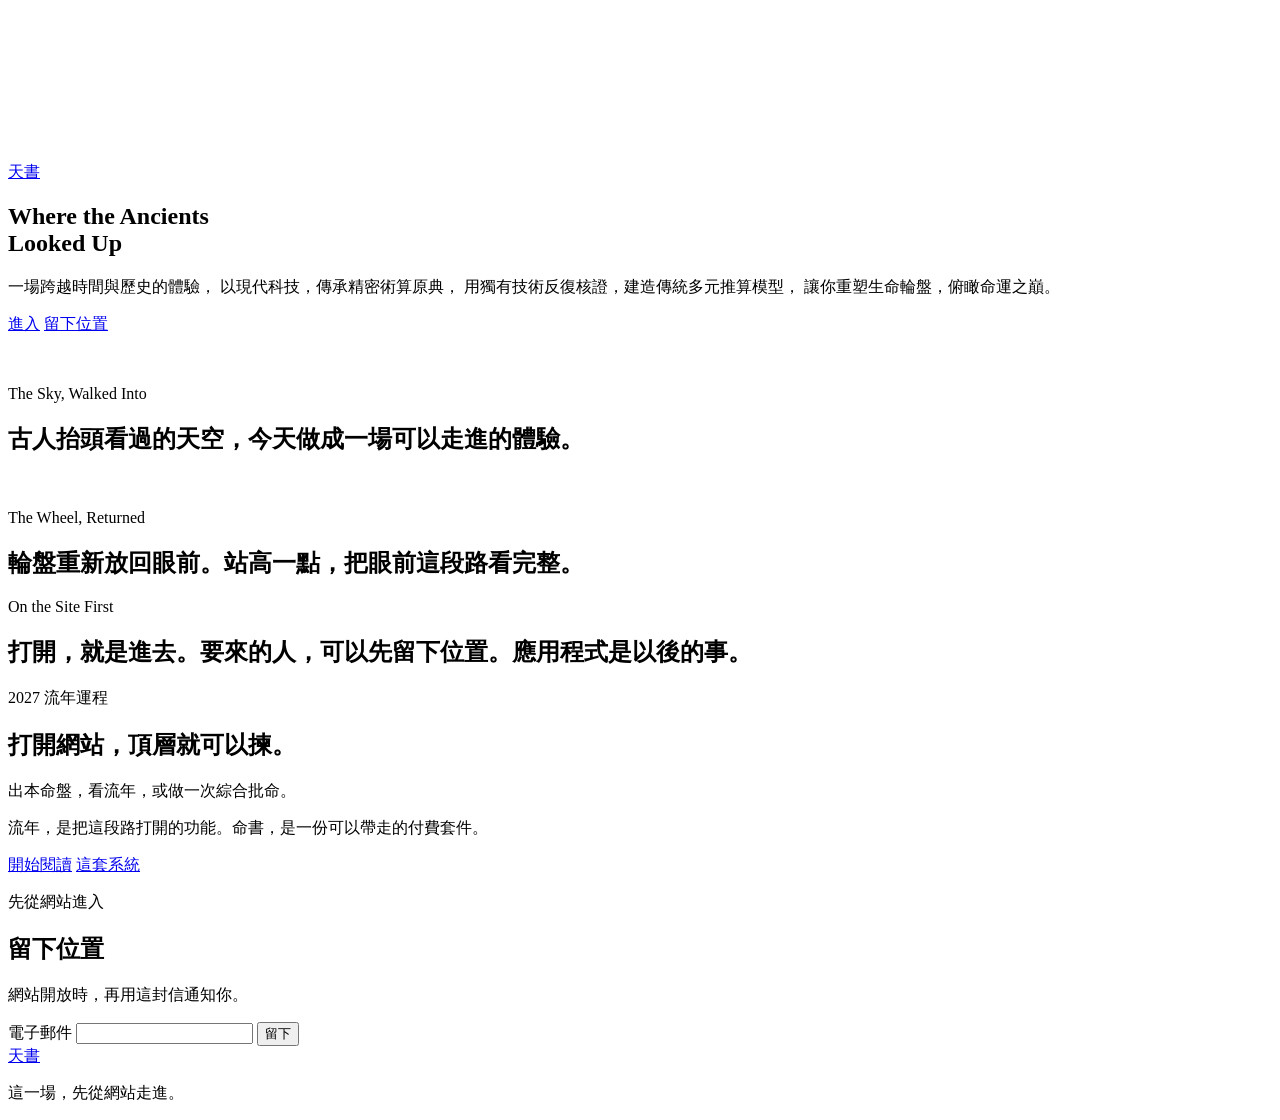
==== index.html @ 6670af47 "Add opening, start, generate and year pages." ====
<!DOCTYPE html>
<html lang="zh-Hant">
<head>
<meta charset="utf-8">
<meta name="viewport" content="width=device-width, initial-scale=1, viewport-fit=cover">
<meta name="theme-color" content="#0c0a08">
<meta name="apple-mobile-web-app-capable" content="yes">
<meta name="apple-mobile-web-app-status-bar-style" content="black-translucent">
<meta name="format-detection" content="telephone=no">
<title>天書</title>
<link rel="icon" href="img/mark.svg" type="image/svg+xml">
<link rel="stylesheet" href="css/site.css">
</head>
<body class="page-home">
<div class="grain" aria-hidden="true"></div>

<section class="cover" id="cover">
  <div class="hero" aria-hidden="true">
    <video class="hero-vid" autoplay muted loop playsinline poster="img/opening-poster-9x16.jpg">
      <source src="video/opening-9x16.mp4" type="video/mp4">
    </video>
    <div class="hero-still"></div>
  </div>
  <div class="veil" aria-hidden="true"></div>
  <header class="cover-top">
    <a class="mark" href="index.html" aria-label="天書"><i></i><span>天書</span></a>
  </header>
  <div class="cover-copy">
    <i class="hair" aria-hidden="true"></i>
    <h1>Where the Ancients<br>Looked Up</h1>
    <p class="lede">
      <span>一場跨越時間與歷史的體驗，</span>
      <span>以現代科技，傳承精密術算原典，</span>
      <span>用獨有技術反復核證，建造傳統多元推算模型，</span>
      <span>讓你重塑生命輪盤，俯瞰命運之巔。</span>
    </p>
    <div class="actions">
      <a class="btn solid" href="start.html">進入</a>
      <a class="btn text" href="#waitlist">留下位置</a>
    </div>
  </div>
  <a class="scroll-hint" href="#story" aria-label="向下看"><span></span></a>
</section>

<section class="story" id="story">
  <article class="spot">
    <figure class="frame">
      <img src="img/story-sky-45.jpg" alt="">
    </figure>
    <div class="spot-copy">
      <p class="en">The Sky, Walked Into</p>
      <h2>古人抬頭看過的天空，今天做成一場可以走進的<span class="nw">體驗</span>。</h2>
    </div>
  </article>

  <article class="spot">
    <figure class="frame">
      <img src="img/story-wheel-45.jpg" alt="">
    </figure>
    <div class="spot-copy">
      <p class="en">The Wheel, Returned</p>
      <h2>輪盤重新放回眼前。站高一點，把眼前這段路看<span class="nw">完整</span>。</h2>
    </div>
  </article>

  <article class="spot copy-only">
    <div class="spot-copy">
      <p class="en">On the Site First</p>
      <h2>打開，就是進去。要來的人，可以先留下位置。<span class="nw">應用程式</span>是以後的事。</h2>
    </div>
  </article>
</section>

<section class="offer">
  <p class="kicker">2027 流年運程</p>
  <h2>打開網站，頂層就可以揀。</h2>
  <p class="body">出本命盤，看流年，或做一次綜合批命。</p>
  <p class="body soft">流年，是把這段路打開的功能。命書，是一份可以帶走的付費套件。</p>
  <div class="actions">
    <a class="btn solid" href="start.html">開始閱讀</a>
    <a class="btn text" href="system.html">這套系統</a>
  </div>
</section>

<section class="wait" id="waitlist">
  <p class="kicker">先從網站進入</p>
  <h2>留下位置</h2>
  <p class="body">網站開放時，再用這封信通知你。</p>
  <form class="wait-form" data-waitlist>
    <label for="email">電子郵件</label>
    <input id="email" name="email" type="email" inputmode="email" autocomplete="email" required placeholder=" ">
    <button class="btn solid" type="submit">留下</button>
  </form>
  <p class="wait-ok" data-wait-ok hidden>已留下。網站開放時再通知你。</p>
</section>

<footer class="site-foot">
  <a class="mark" href="index.html" aria-label="天書"><i></i><span>天書</span></a>
  <p>這一場，先從網站走進。</p>
</footer>

<script src="js/app.js"></script>
</body>
</html>
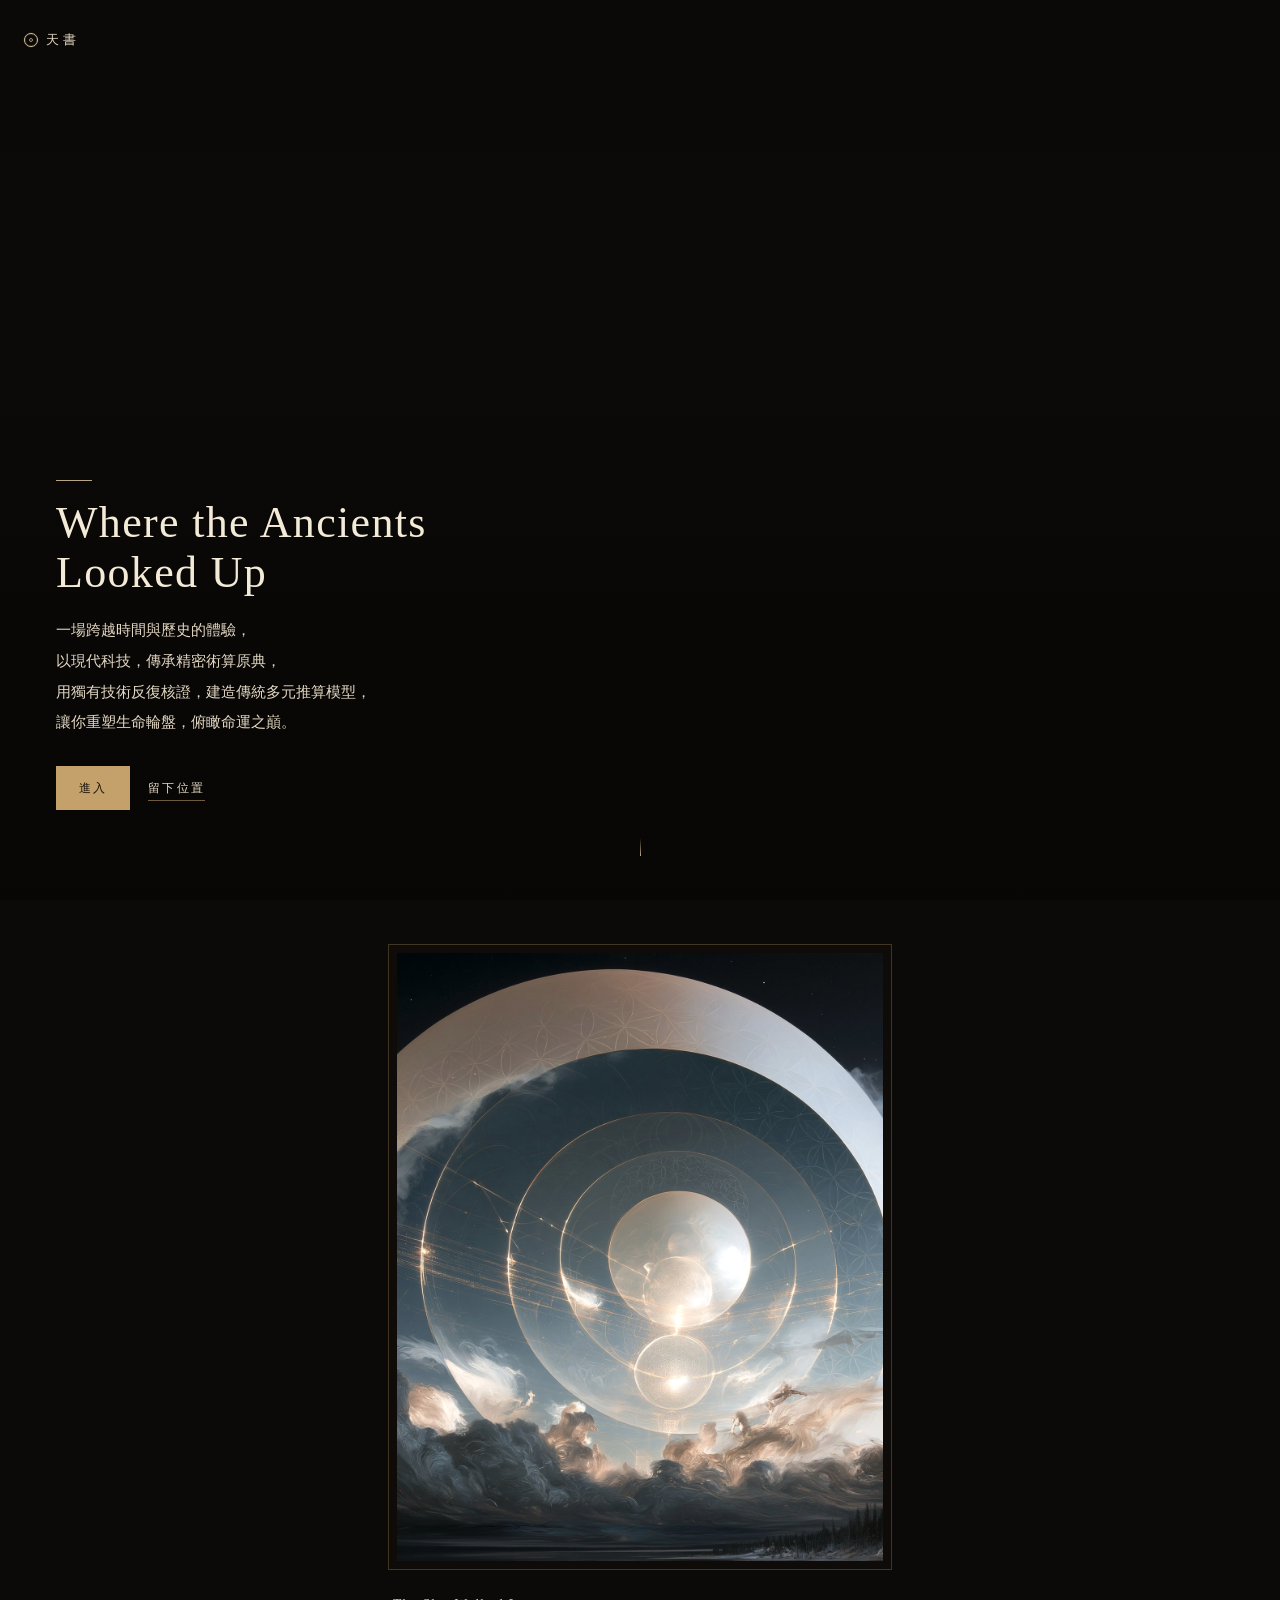
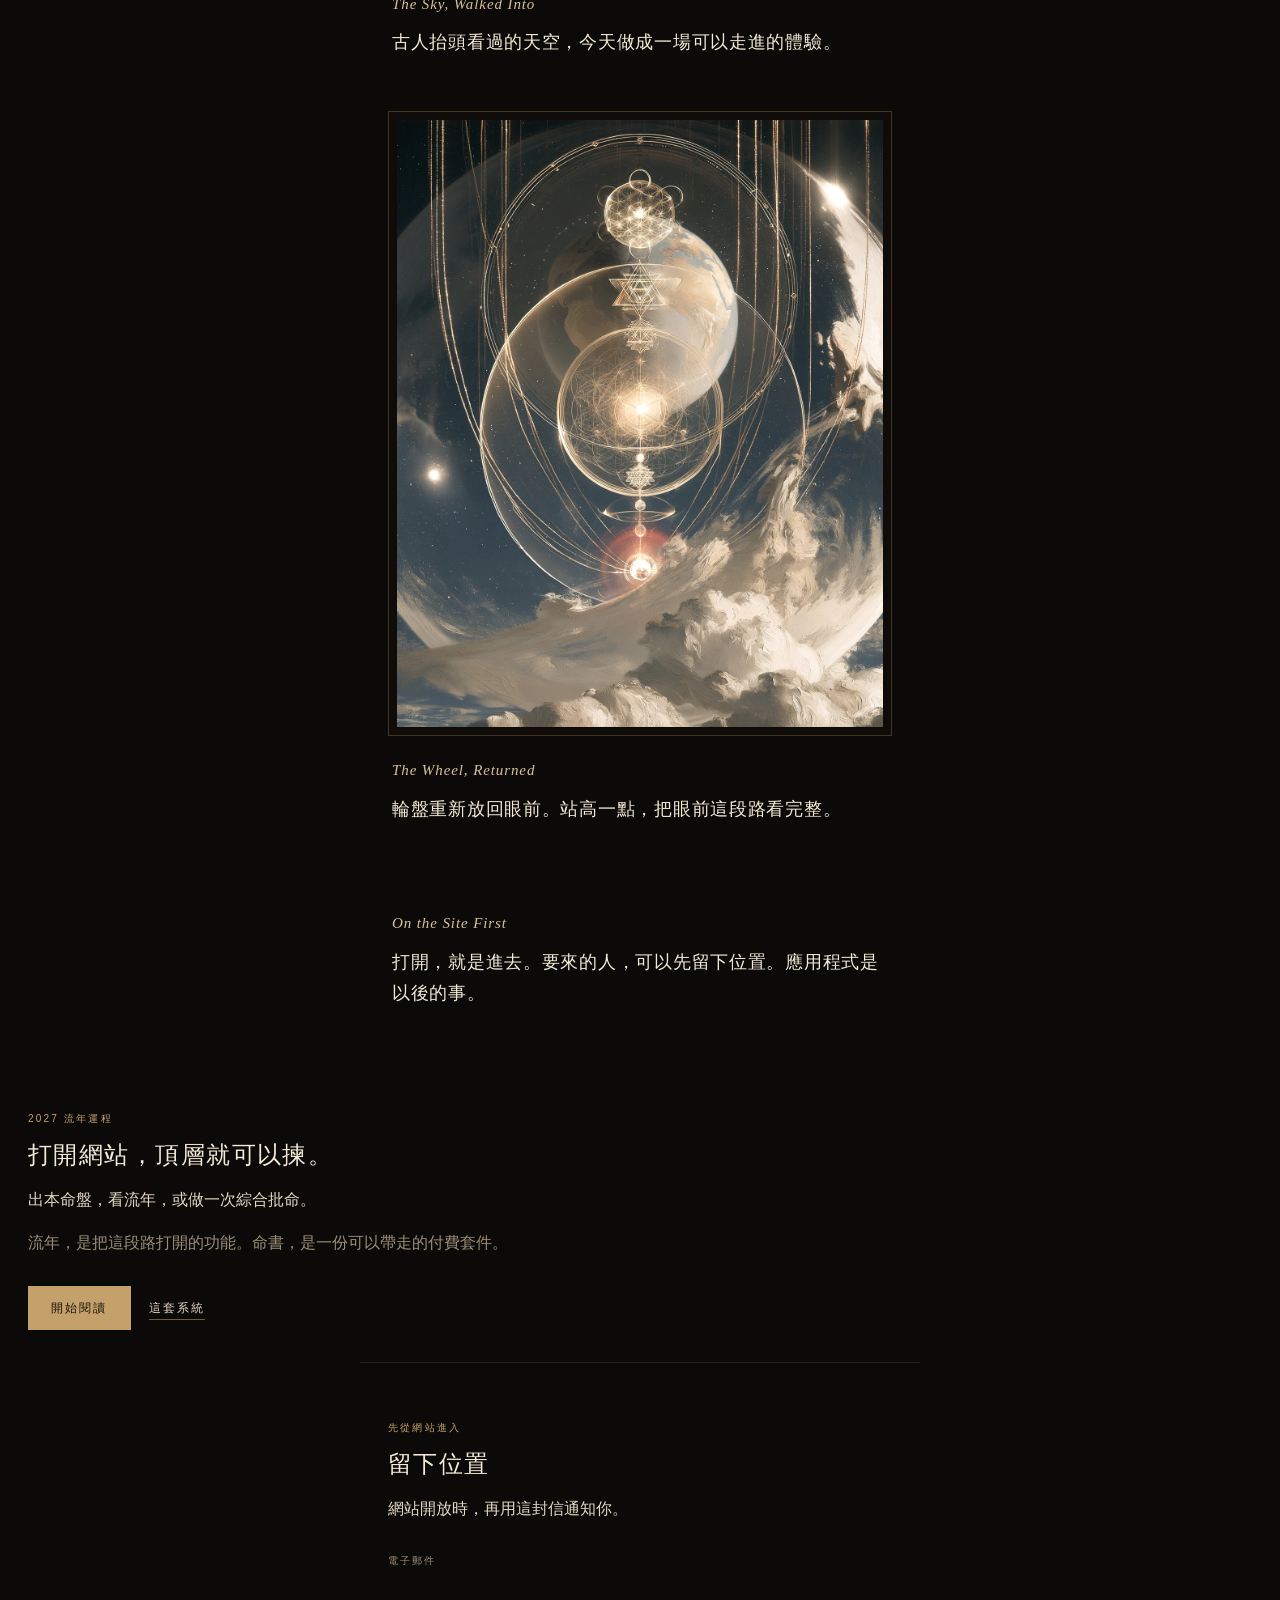
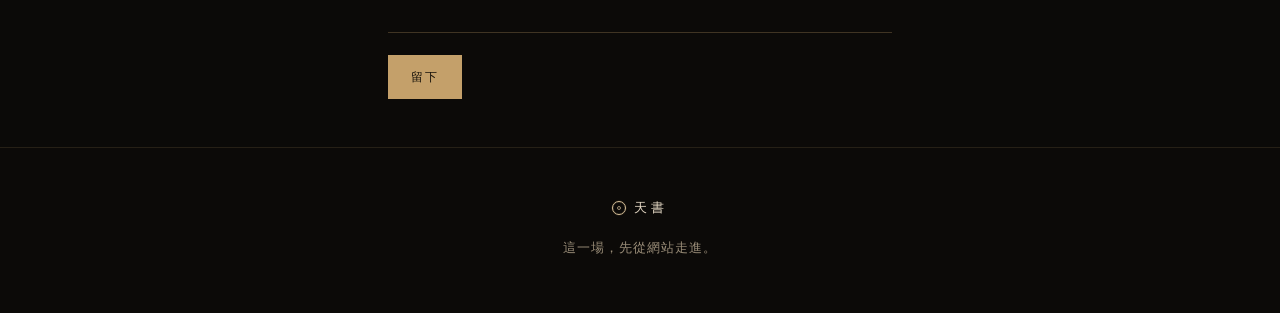
==== commit c9bd86cc: "Add inlined opening page with story stills." ====
--- a/index.html
+++ b/index.html
@@ -8,7 +8,7 @@
 <meta name="apple-mobile-web-app-status-bar-style" content="black-translucent">
 <meta name="format-detection" content="telephone=no">
 <title>天書</title>
-<link rel="icon" href="img/mark.svg" type="image/svg+xml">
+<link rel="icon" href="[data-uri]" type="image/svg+xml">
 <link rel="stylesheet" href="css/site.css">
 </head>
 <body class="page-home">
@@ -45,7 +45,7 @@
 <section class="story" id="story">
   <article class="spot">
     <figure class="frame">
-      <img src="img/story-sky-45.jpg" alt="">
+      <img src="[data-uri]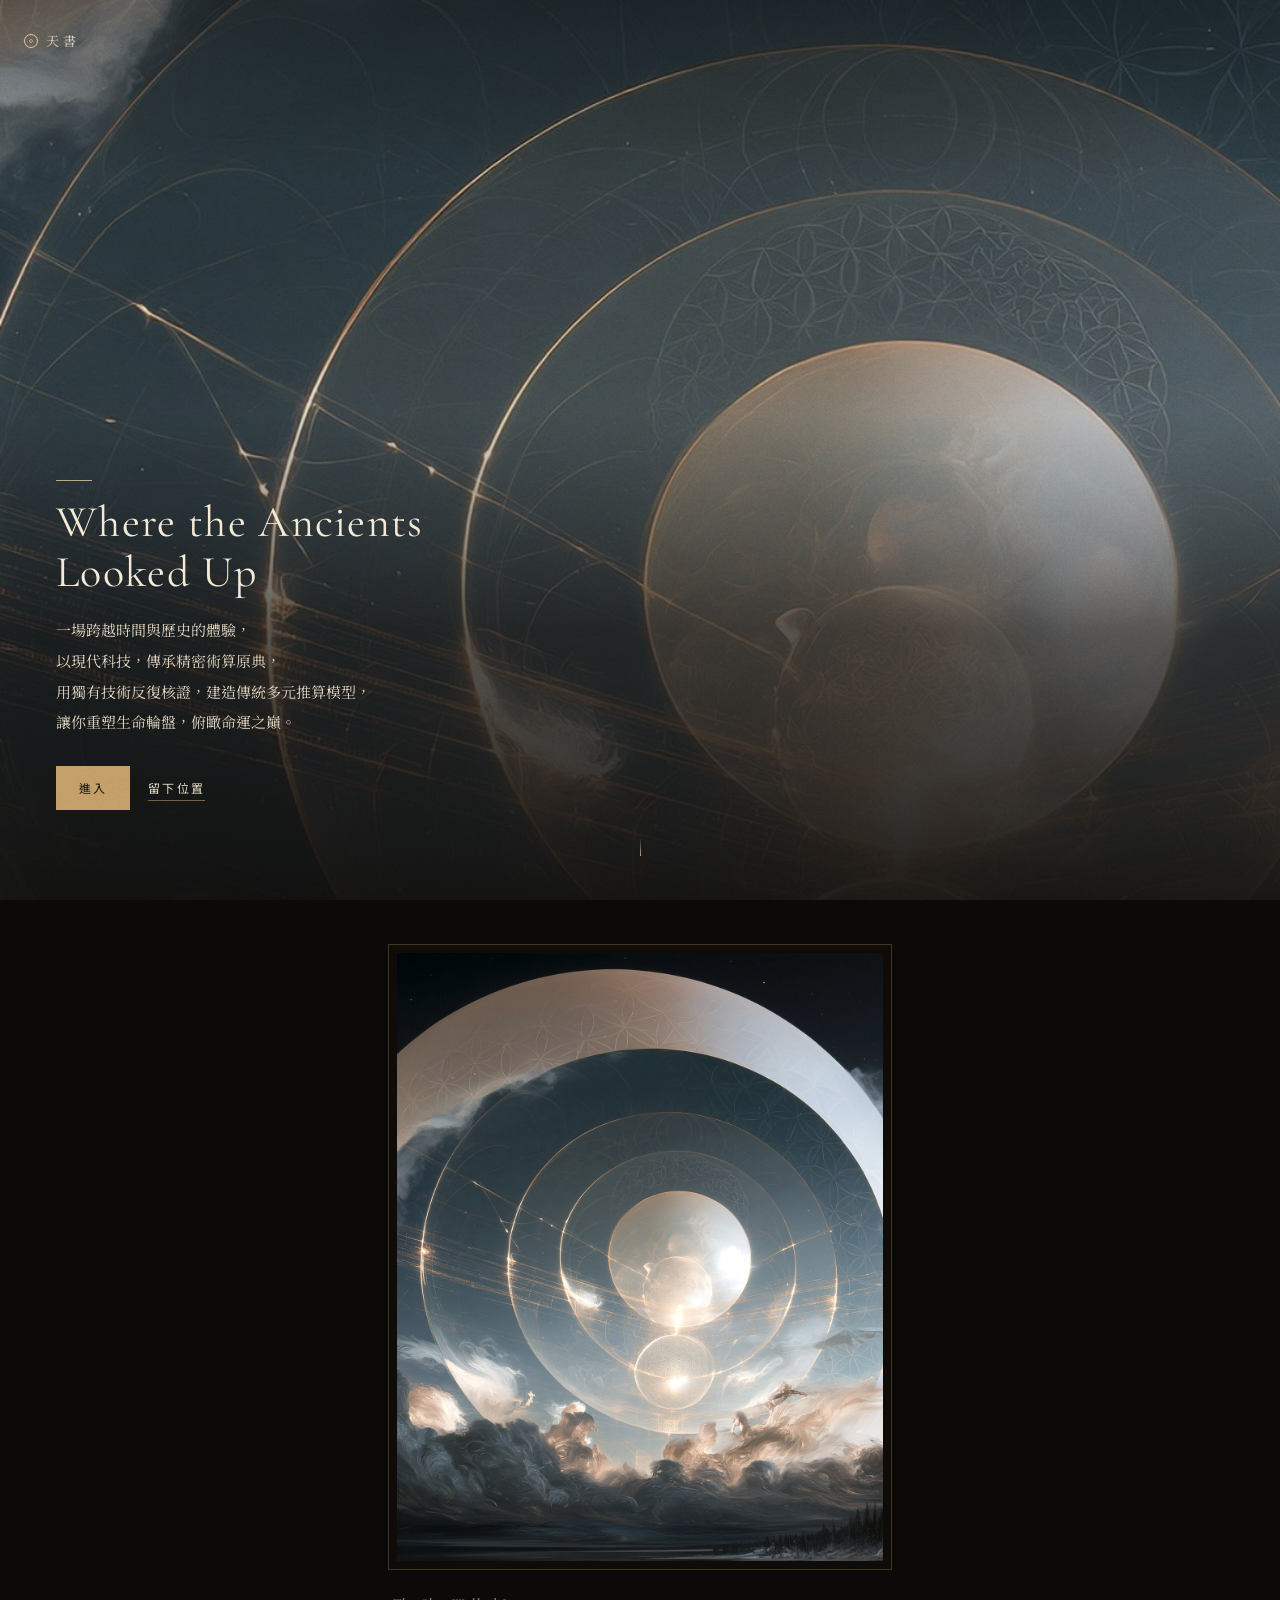
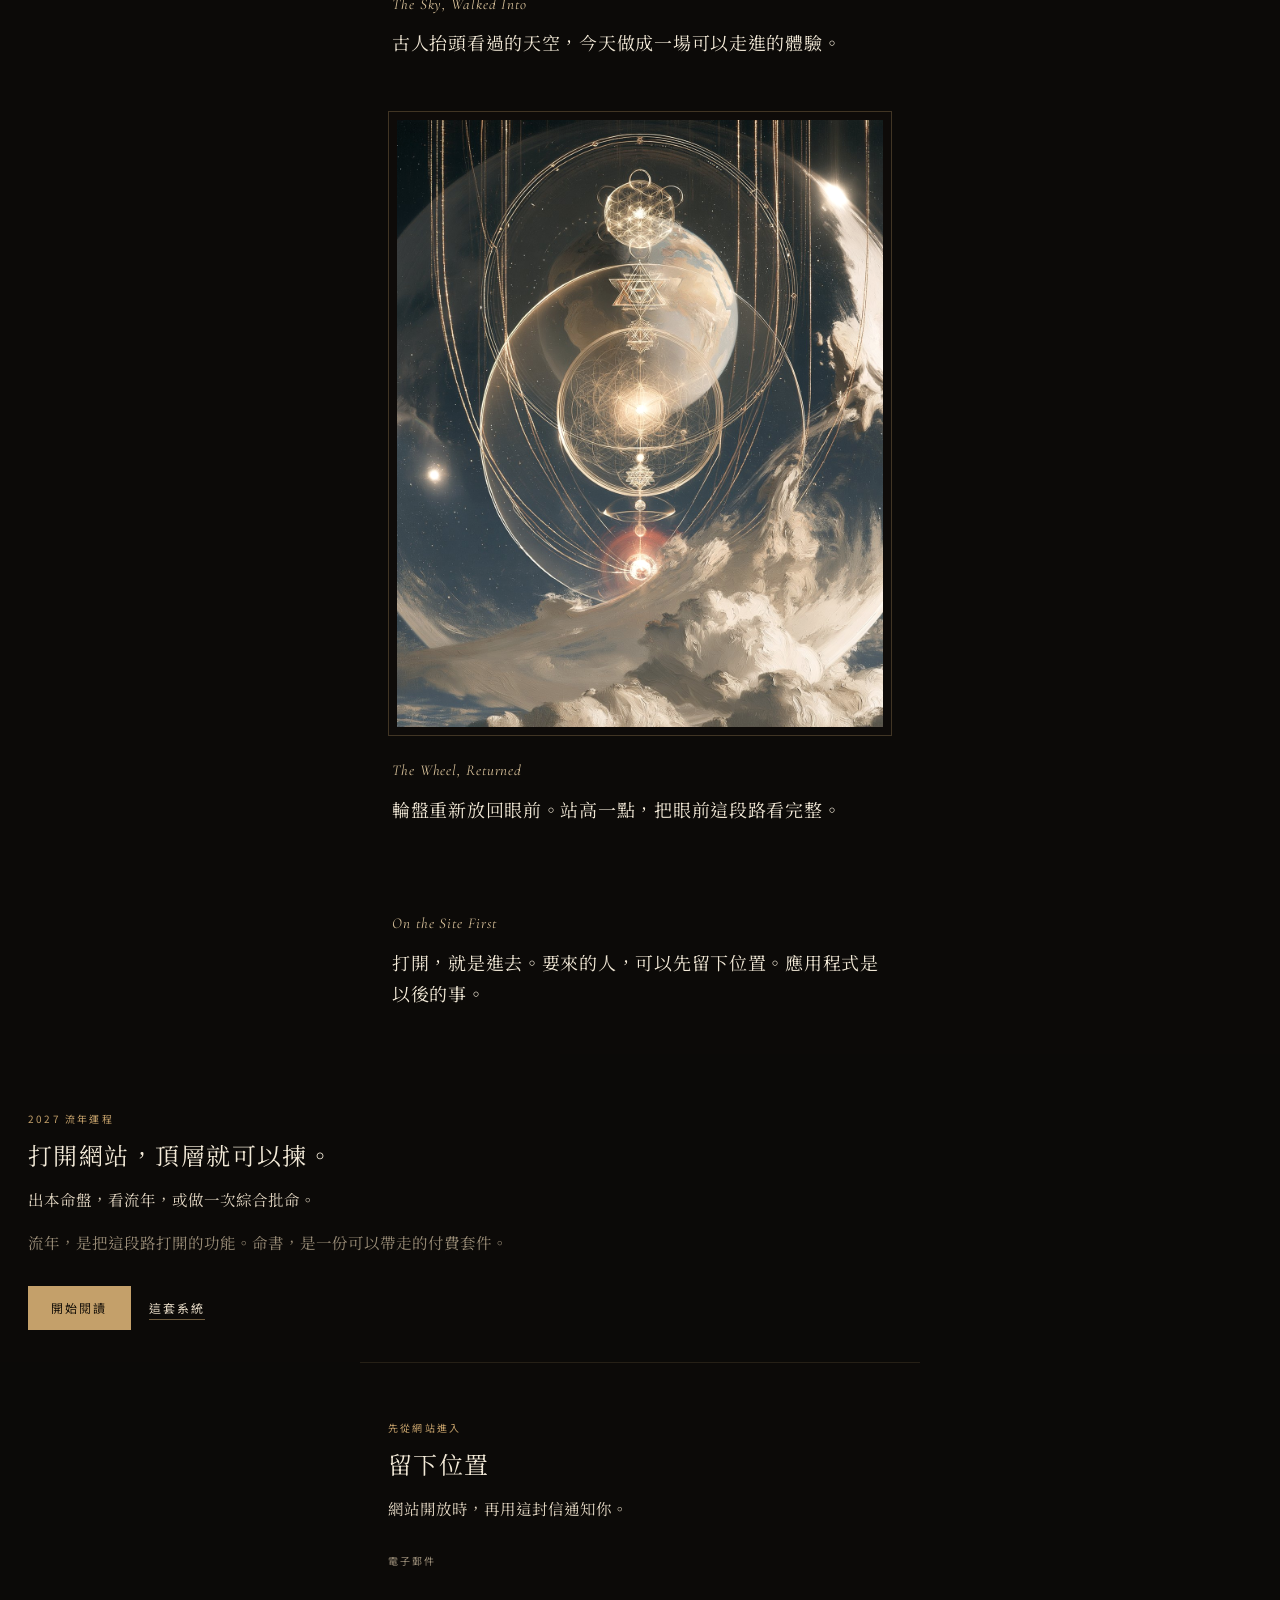
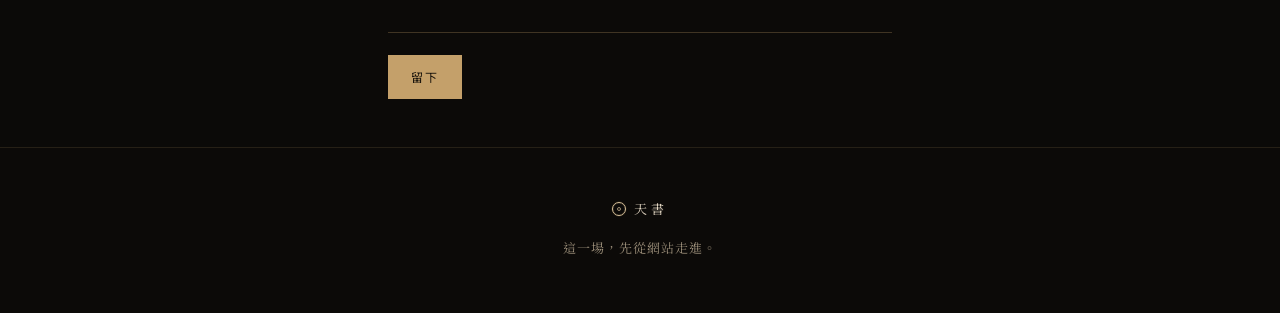
==== commit f56ae7ae: "Fix typography orphans and start-form button overlap." ====
--- a/index.html
+++ b/index.html
@@ -49,7 +49,7 @@
     </figure>
     <div class="spot-copy">
       <p class="en">The Sky, Walked Into</p>
-      <h2>古人抬頭看過的天空，今天做成一場可以走進的<span class="nw">體驗</span>。</h2>
+      <h2>古人抬頭看過的天空，今天做成一場可以走進的<span class="nw">體驗。</span></h2>
     </div>
   </article>
 
@@ -59,23 +59,23 @@
     </figure>
     <div class="spot-copy">
       <p class="en">The Wheel, Returned</p>
-      <h2>輪盤重新放回眼前。站高一點，把眼前這段路看<span class="nw">完整</span>。</h2>
+      <h2>輪盤重新放回眼前。站高一點，把眼前這段路看<span class="nw">完整。</span></h2>
     </div>
   </article>
 
   <article class="spot copy-only">
     <div class="spot-copy">
       <p class="en">On the Site First</p>
-      <h2>打開，就是進去。要來的人，可以先留下位置。<span class="nw">應用程式</span>是以後的事。</h2>
+      <h2>打開，就是進去。要來的人，可以先留下位置。<span class="nw">應用程式</span>是以後的<span class="nw">事。</span></h2>
     </div>
   </article>
 </section>
 
 <section class="offer">
   <p class="kicker">2027 流年運程</p>
-  <h2>打開網站，頂層就可以揀。</h2>
-  <p class="body">出本命盤，看流年，或做一次綜合批命。</p>
-  <p class="body soft">流年，是把這段路打開的功能。命書，是一份可以帶走的付費套件。</p>
+  <h2>打開網站，頂層就可以<span class="nw">揀。</span></h2>
+  <p class="body">出本命盤，看流年，或做一次綜合<span class="nw">批命。</span></p>
+  <p class="body soft">流年，是把這段路打開的功能。命書，是一份可以帶走的付費<span class="nw">套件。</span></p>
   <div class="actions">
     <a class="btn solid" href="start.html">開始閱讀</a>
     <a class="btn text" href="system.html">這套系統</a>
@@ -85,18 +85,18 @@
 <section class="wait" id="waitlist">
   <p class="kicker">先從網站進入</p>
   <h2>留下位置</h2>
-  <p class="body">網站開放時，再用這封信通知你。</p>
+  <p class="body">網站開放時，再用這封信通知<span class="nw">你。</span></p>
   <form class="wait-form" data-waitlist>
     <label for="email">電子郵件</label>
     <input id="email" name="email" type="email" inputmode="email" autocomplete="email" required placeholder=" ">
     <button class="btn solid" type="submit">留下</button>
   </form>
-  <p class="wait-ok" data-wait-ok hidden>已留下。網站開放時再通知你。</p>
+  <p class="wait-ok" data-wait-ok hidden>已留下。網站開放時再通知<span class="nw">你。</span></p>
 </section>
 
 <footer class="site-foot">
   <a class="mark" href="index.html" aria-label="天書"><i></i><span>天書</span></a>
-  <p>這一場，先從網站走進。</p>
+  <p>這一場，先從網站<span class="nw">走進。</span></p>
 </footer>
 
 <script src="js/app.js"></script>
--- a/css/site.css
+++ b/css/site.css
@@ -1,3 +1,4 @@
+@import url("https://fonts.googleapis.com/css2?family=Cormorant+Garamond:ital,wght@0,400;0,600;1,400&family=Noto+Sans+TC:wght@400;700&family=Noto+Serif+TC:wght@400;700&display=swap");
 /* 天書 phone-first mock 2026-11-20 */
 @font-face{font-family:"Cormorant Garamond";src:url("../fonts/CormorantGaramond.ttf") format("truetype");font-weight:400 600;font-style:normal;font-display:swap}
 @font-face{font-family:"Cormorant Garamond";src:url("../fonts/CormorantGaramond-Italic.ttf") format("truetype");font-weight:400 600;font-style:italic;font-display:swap}
@@ -18,8 +19,8 @@
   --line-weak:rgba(196,160,106,.28);
   --line-faint:rgba(196,160,106,.14);
   --veil:rgba(8,6,4,.42);
-  --serif:"Noto Serif CJK HK","Source Han Serif TC","Songti TC",serif;
-  --sans:"Noto Sans CJK HK","Source Han Sans TC","PingFang TC","Heiti TC",sans-serif;
+  --serif:"Noto Serif CJK HK","Noto Serif TC","Source Han Serif TC","Songti TC",serif;
+  --sans:"Noto Sans CJK HK","Noto Sans TC","Source Han Sans TC","PingFang TC","Heiti TC",sans-serif;
   --latin:"Cormorant Garamond",var(--serif);
   --ease:cubic-bezier(.22,.7,.2,1);
   --pad:22px;
@@ -48,13 +49,13 @@
 
 .grain{
   pointer-events:none;position:fixed;inset:0;z-index:80;
-  background:url("../img/grain.png") center/180px repeat;
+  background:url("[data-uri]") center/180px repeat;
   opacity:.18;mix-blend-mode:overlay;
 }
 .paper{
   pointer-events:none;position:fixed;inset:0;z-index:0;
   background:
-    url("../img/dark-fiber.jpg") center/cover no-repeat,
+    url("[data-uri]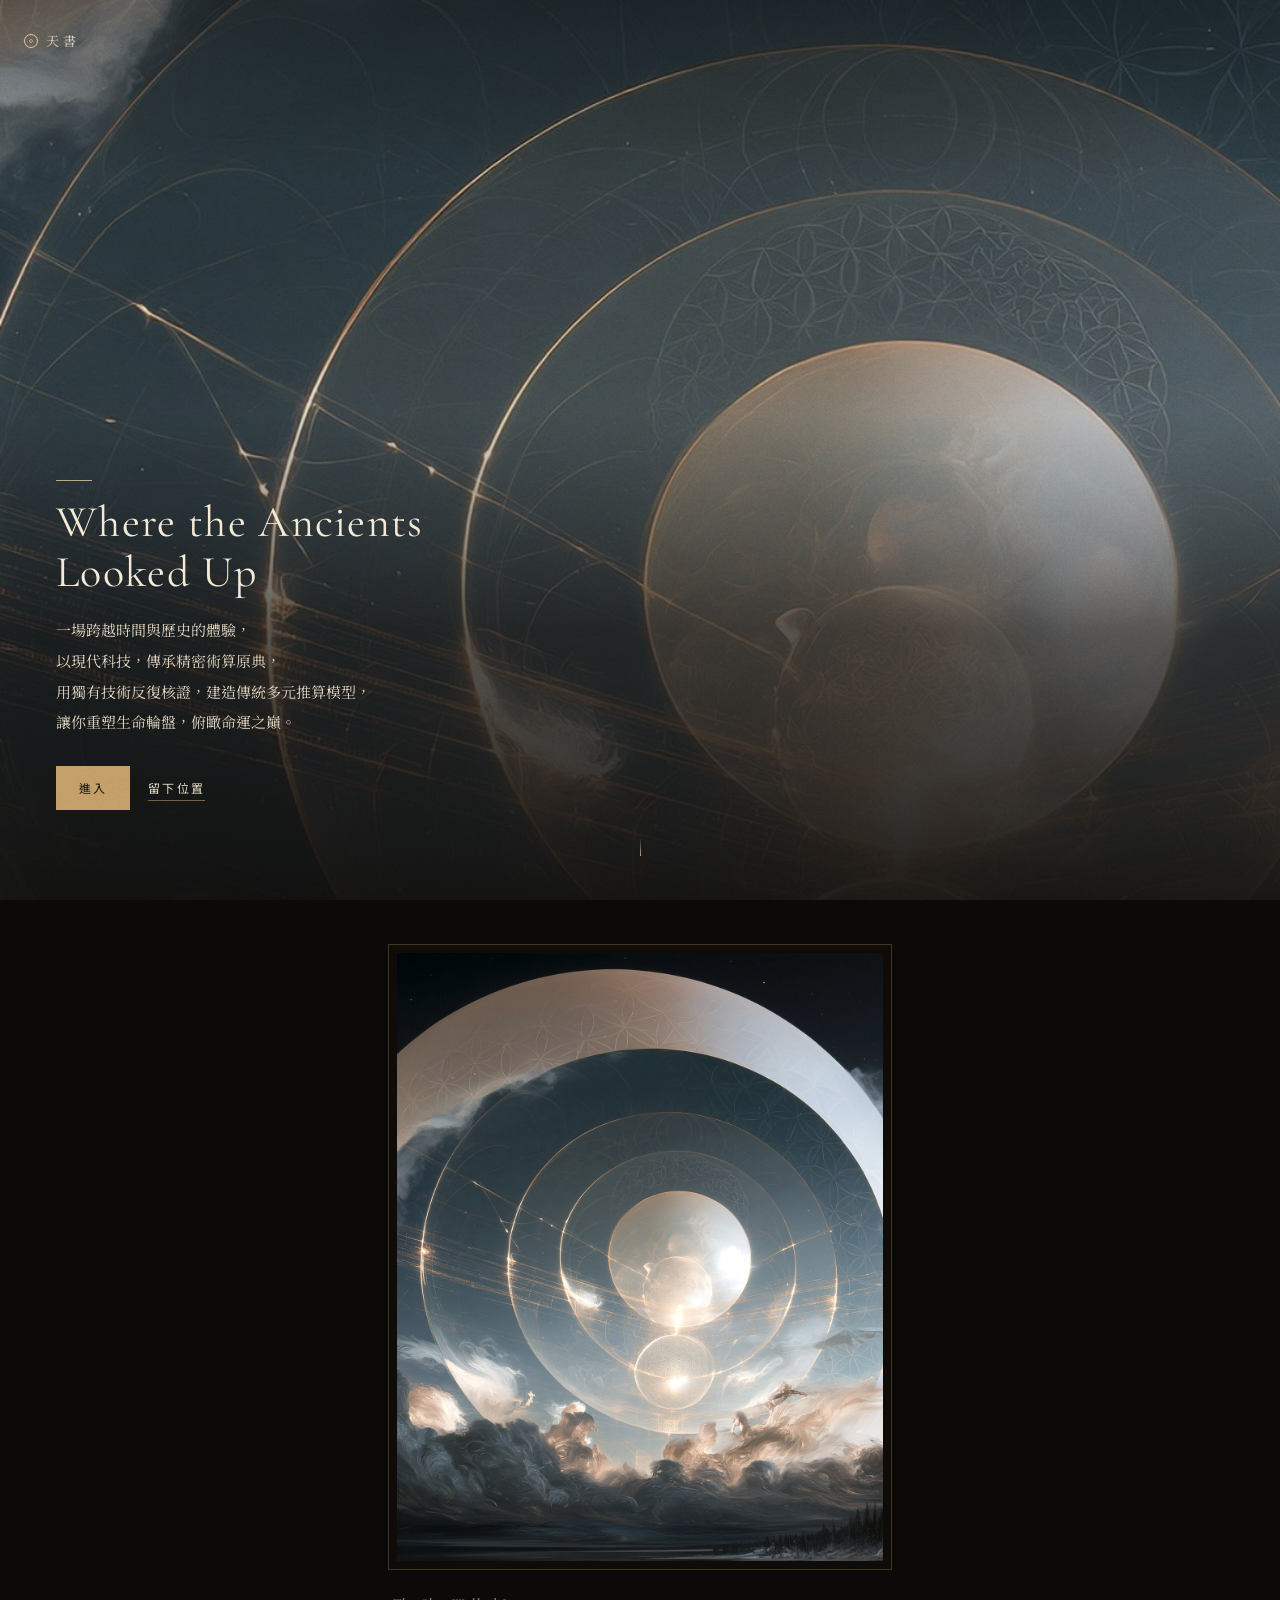
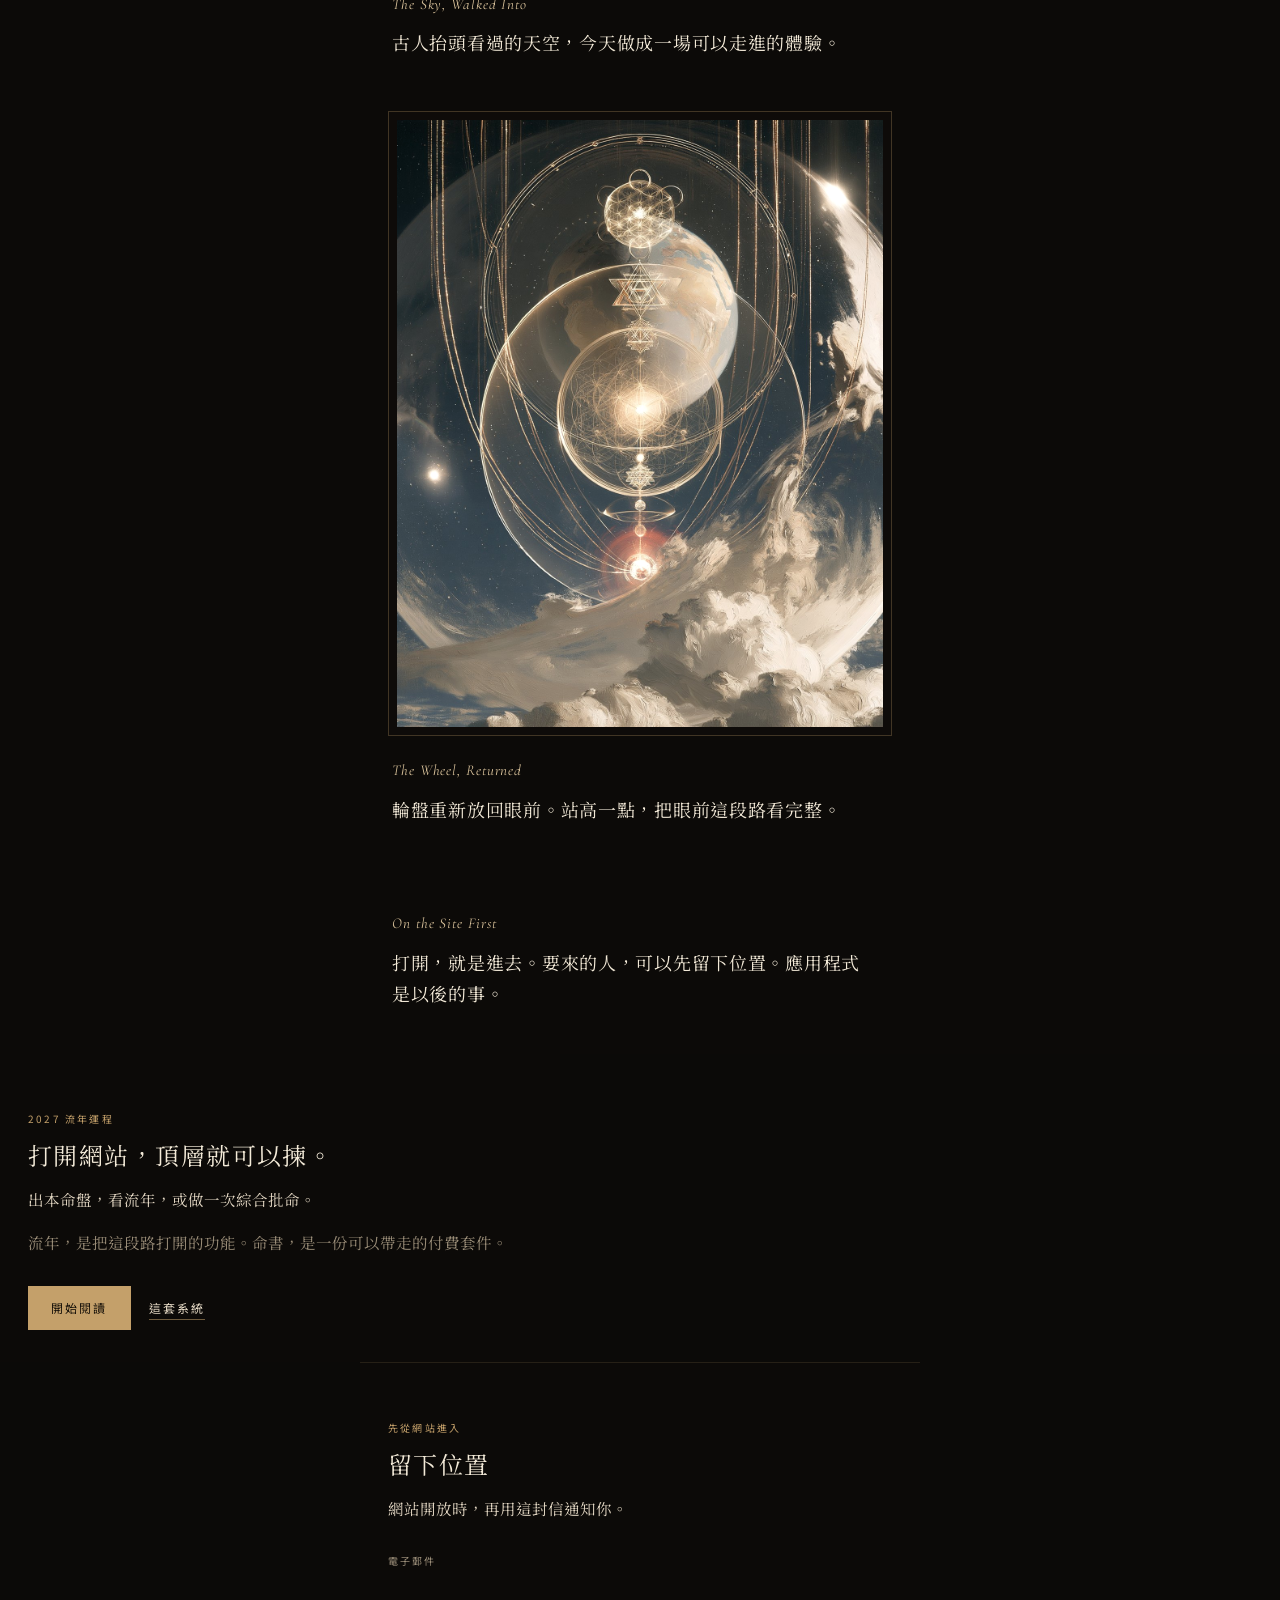
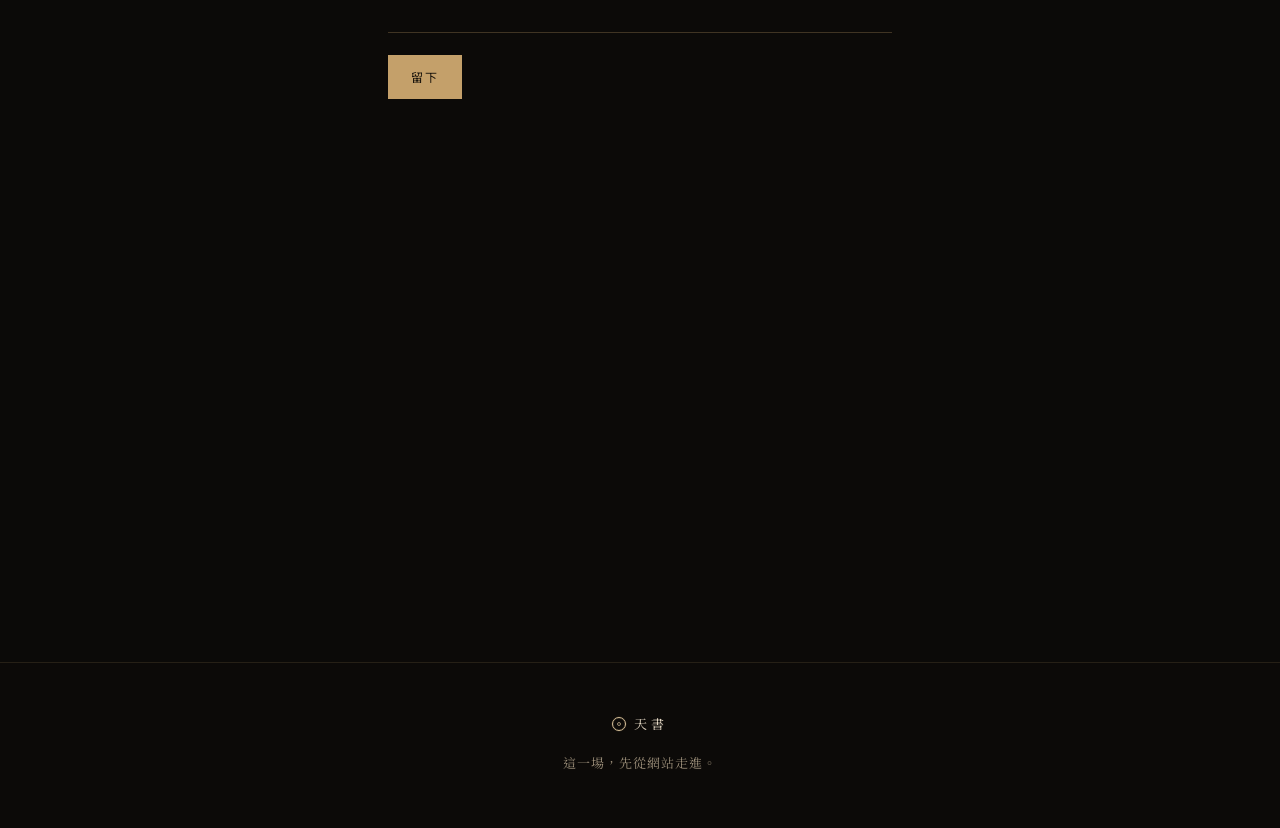
==== commit c7010501: "Expand typography wraps on opening and structure pages." ====
--- a/index.html
+++ b/index.html
@@ -66,14 +66,14 @@
   <article class="spot copy-only">
     <div class="spot-copy">
       <p class="en">On the Site First</p>
-      <h2>打開，就是進去。要來的人，可以先留下位置。<span class="nw">應用程式</span>是以後的<span class="nw">事。</span></h2>
+      <h2>打開，就是進去。要來的人，可以先留下位置。<span class="nw">應用程式</span>是<span class="nw">以後的事。</span></h2>
     </div>
   </article>
 </section>
 
 <section class="offer">
   <p class="kicker">2027 流年運程</p>
-  <h2>打開網站，頂層就可以<span class="nw">揀。</span></h2>
+  <h2>打開網站，頂層就<span class="nw">可以揀。</span></h2>
   <p class="body">出本命盤，看流年，或做一次綜合<span class="nw">批命。</span></p>
   <p class="body soft">流年，是把這段路打開的功能。命書，是一份可以帶走的付費<span class="nw">套件。</span></p>
   <div class="actions">
@@ -85,13 +85,13 @@
 <section class="wait" id="waitlist">
   <p class="kicker">先從網站進入</p>
   <h2>留下位置</h2>
-  <p class="body">網站開放時，再用這封信通知<span class="nw">你。</span></p>
+  <p class="body">網站開放時，再用這封信<span class="nw">通知你。</span></p>
   <form class="wait-form" data-waitlist>
     <label for="email">電子郵件</label>
     <input id="email" name="email" type="email" inputmode="email" autocomplete="email" required placeholder=" ">
     <button class="btn solid" type="submit">留下</button>
   </form>
-  <p class="wait-ok" data-wait-ok hidden>已留下。網站開放時再通知<span class="nw">你。</span></p>
+  <p class="wait-ok" data-wait-ok hidden>已留下。網站開放時再<span class="nw">通知你。</span></p>
 </section>
 
 <footer class="site-foot">
--- a/css/site.css
+++ b/css/site.css
@@ -261,6 +261,11 @@
   padding:56px var(--pad) 48px;
   max-width:520px;margin:0 auto;
   border-top:.5px solid var(--line-faint);
+  min-height:100svh;
+  min-height:100dvh;
+  box-sizing:border-box;
+  background:var(--bg);
+  scroll-margin-top:0;
 }
 .offer h2,.wait h2{font-size:24px;letter-spacing:.06em}
 
